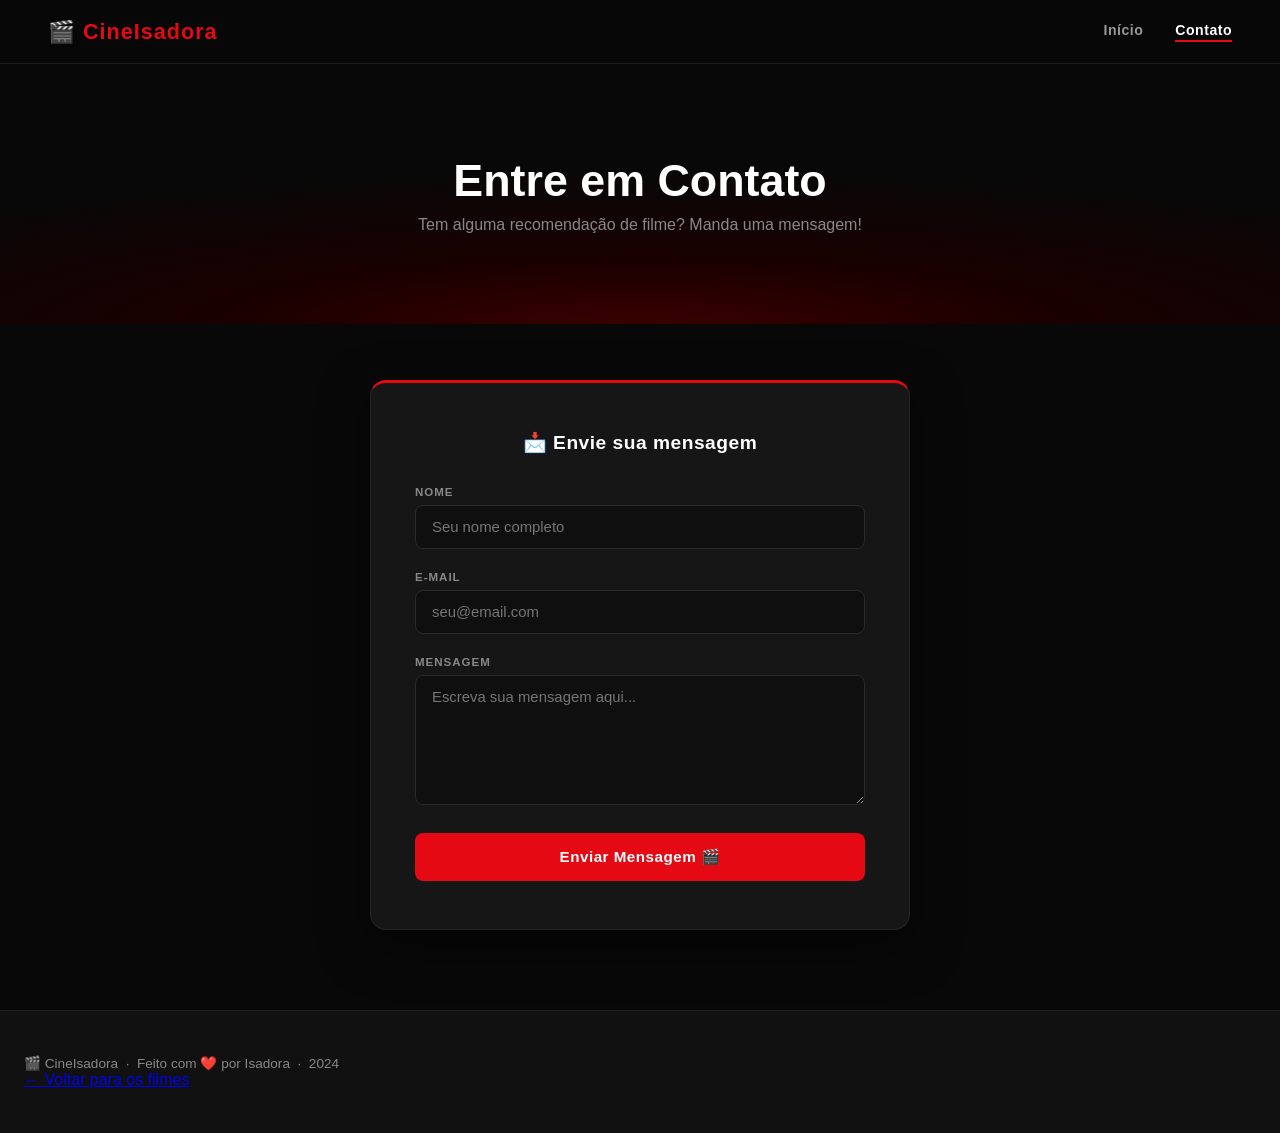
==== contato.html @ 70406438 "Add files via upload" ====
<!DOCTYPE html>
<html lang="pt-BR">
<head>
  <meta charset="UTF-8" />
  <meta name="viewport" content="width=device-width, initial-scale=1.0" />
  <title>Contato · CineIsadora</title>
  <link rel="stylesheet" href="style.css" />
</head>
<body>

  <header>
    <div class="logo">🎬 CineIsadora</div>
    <nav>
      <a href="index.html">Início</a>
      <a href="contato.html" class="ativo">Contato</a>
    </nav>
  </header>

  <section class="contato-hero">
    <h1>Entre em Contato</h1>
    <p>Tem alguma recomendação de filme? Manda uma mensagem!</p>
  </section>

  <main class="contato-main">
    <div class="form-box">
      <h2>📩 Envie sua mensagem</h2>
      <form id="form-contato" onsubmit="enviarFormulario(event)">

        <div class="campo">
          <label for="nome">Nome</label>
          <input
            type="text"
            id="nome"
            name="nome"
            placeholder="Seu nome completo"
            required
          />
        </div>

        <div class="campo">
          <label for="email">E-mail</label>
          <input
            type="email"
            id="email"
            name="email"
            placeholder="seu@email.com"
            required
          />
        </div>

        <div class="campo">
          <label for="mensagem">Mensagem</label>
          <textarea
            id="mensagem"
            name="mensagem"
            placeholder="Escreva sua mensagem aqui..."
            required
          ></textarea>
        </div>

        <button type="submit" class="btn-enviar">Enviar Mensagem 🎬</button>
      </form>

      <div id="aviso-sucesso" class="aviso-sucesso">
        ✅ Mensagem enviada com sucesso! Obrigada pelo contato.
      </div>
    </div>
  </main>

  <footer>
    <p>🎬 CineIsadora &nbsp;·&nbsp; Feito com ❤️ por Isadora &nbsp;·&nbsp; 2024</p>
    <a href="index.html">← Voltar para os filmes</a>
  </footer>

  <script src="script.js"></script>
</body>
</html>
---- style.css ----
/* ── Reset & base ── */
* { margin: 0; padding: 0; box-sizing: border-box; }

:root {
  --preto:    #080808;
  --escuro:   #111111;
  --card-bg:  #161616;
  --vermelho: #e50914;
  --verm2:    #b20710;
  --dourado:  #f5c518;
  --texto:    #e5e5e5;
  --suave:    #888;
  --borda:    #252525;
}

html { scroll-behavior: smooth; }

body {
  font-family: 'Montserrat', 'Segoe UI', Arial, sans-serif;
  background: var(--preto);
  color: var(--texto);
  min-height: 100vh;
}

/* ── Header ── */
header {
  display: flex;
  align-items: center;
  justify-content: space-between;
  padding: 0 48px;
  height: 64px;
  background: rgba(8,8,8,0.96);
  border-bottom: 1px solid #1e1e1e;
  position: sticky;
  top: 0;
  z-index: 200;
  backdrop-filter: blur(12px);
}

.logo {
  font-size: 1.35rem;
  font-weight: 900;
  color: var(--vermelho);
  letter-spacing: 1px;
}

nav { display: flex; gap: 32px; }

nav a {
  color: #999;
  text-decoration: none;
  font-size: 0.88rem;
  font-weight: 600;
  letter-spacing: 0.5px;
  transition: color 0.2s;
}
nav a:hover { color: #fff; }
nav a.ativo { color: #fff; border-bottom: 2px solid var(--vermelho); padding-bottom: 2px; }

.header-fav {
  font-size: 0.85rem;
  font-weight: 700;
  color: #fff;
  background: #1e1e1e;
  border: 1px solid #333;
  padding: 6px 14px;
  border-radius: 20px;
  cursor: default;
  transition: background 0.2s;
}
.header-fav #fav-count { color: var(--vermelho); }

/* ── Hero ── */
.hero {
  position: relative;
  padding: 80px 24px 72px;
  display: flex;
  align-items: center;
  justify-content: center;
  text-align: center;
  overflow: hidden;
  background: radial-gradient(ellipse 70% 70% at 50% 100%, #3a0000 0%, #1a0000 40%, var(--preto) 100%);
}

.hero::before {
  content: '';
  position: absolute;
  inset: 0;
  background: url("data:image/svg+xml,%3Csvg width='60' height='60' viewBox='0 0 60 60' xmlns='http://www.w3.org/2000/svg'%3E%3Cg fill='none' fill-rule='evenodd'%3E%3Cg fill='%23ffffff' fill-opacity='0.015'%3E%3Cpath d='M36 34v-4h-2v4h-4v2h4v4h2v-4h4v-2h-4zm0-30V0h-2v4h-4v2h4v4h2V6h4V4h-4zM6 34v-4H4v4H0v2h4v4h2v-4h4v-2H6zM6 4V0H4v4H0v2h4v4h2V6h4V4H6z'/%3E%3C/g%3E%3C/g%3E%3C/svg%3E");
  pointer-events: none;
}

.hero-content { position: relative; z-index: 2; }

.hero-tag {
  font-size: 0.72rem;
  font-weight: 700;
  letter-spacing: 4px;
  color: var(--dourado);
  text-transform: uppercase;
  margin-bottom: 20px;
}

.hero h1 {
  font-size: 4rem;
  font-weight: 900;
  line-height: 1.0;
  color: #fff;
  letter-spacing: -2px;
  margin-bottom: 14px;
}
.hero h1 span { color: var(--vermelho); }

.hero-sub {
  font-size: 0.95rem;
  color: var(--suave);
  font-weight: 500;
  margin-bottom: 32px;
}

/* Barra de busca */
.hero-search-wrap {
  position: relative;
  max-width: 420px;
  margin: 0 auto;
}

.search-icon {
  position: absolute;
  left: 18px;
  top: 50%;
  transform: translateY(-50%);
  font-size: 1rem;
  pointer-events: none;
}

.hero-search {
  width: 100%;
  padding: 14px 20px 14px 48px;
  background: rgba(255,255,255,0.07);
  border: 1.5px solid rgba(255,255,255,0.12);
  border-radius: 40px;
  color: #fff;
  font-size: 0.9rem;
  font-family: inherit;
  font-weight: 500;
  outline: none;
  transition: border-color 0.2s, background 0.2s, box-shadow 0.2s;
}
.hero-search::placeholder { color: #666; }
.hero-search:focus {
  border-color: var(--vermelho);
  background: rgba(255,255,255,0.1);
  box-shadow: 0 0 0 4px rgba(229,9,20,0.12);
}

/* ── Stats bar ── */
.stats-bar {
  display: flex;
  align-items: center;
  justify-content: center;
  gap: 0;
  background: #0f0f0f;
  border-top: 1px solid #1e1e1e;
  border-bottom: 1px solid #1e1e1e;
  padding: 18px 0;
}

.stat {
  display: flex;
  flex-direction: column;
  align-items: center;
  gap: 2px;
  padding: 0 44px;
}

.stat-num {
  font-size: 1.5rem;
  font-weight: 900;
  color: var(--vermelho);
  line-height: 1;
}

.stat-label {
  font-size: 0.7rem;
  font-weight: 600;
  text-transform: uppercase;
  letter-spacing: 1.5px;
  color: var(--suave);
}

.stat-sep {
  width: 1px;
  height: 40px;
  background: #2a2a2a;
}

/* ── Filtros ── */
.filtros-wrap {
  display: flex;
  gap: 10px;
  justify-content: center;
  flex-wrap: wrap;
  padding: 32px 24px 8px;
}

.filtro-btn {
  padding: 9px 22px;
  background: #1a1a1a;
  border: 1.5px solid var(--borda);
  border-radius: 30px;
  color: #888;
  font-size: 0.8rem;
  font-weight: 700;
  font-family: inherit;
  cursor: pointer;
  letter-spacing: 0.5px;
  transition: all 0.2s;
}
.filtro-btn:hover { border-color: #555; color: #ccc; background: #222; }
.filtro-btn.ativo {
  background: var(--vermelho);
  border-color: var(--vermelho);
  color: #fff;
  box-shadow: 0 4px 16px rgba(229,9,20,0.3);
}

/* ── Grade de filmes ── */
.filmes-wrap {
  max-width: 1280px;
  margin: 0 auto;
  padding: 36px 40px 64px;
}

.grade {
  display: grid;
  grid-template-columns: repeat(4, 1fr);
  gap: 22px;
}

/* ── Card ── */
.card {
  background: var(--card-bg);
  border-radius: 10px;
  overflow: hidden;
  border: 1px solid var(--borda);
  cursor: pointer;
  transition: transform 0.28s cubic-bezier(.22,1,.36,1),
              box-shadow 0.28s, border-color 0.28s;
}

.card:hover {
  transform: translateY(-10px) scale(1.02);
  box-shadow: 0 20px 50px rgba(229,9,20,0.28);
  border-color: #3a3a3a;
}

.card.escondido { display: none; }

/* imagem */
.card-img-wrap {
  position: relative;
  aspect-ratio: 2/3;
  overflow: hidden;
  background: #111;
}

.card-img-wrap img {
  width: 100%;
  height: 100%;
  object-fit: cover;
  display: block;
  transition: transform 0.4s ease, filter 0.4s;
}

.card:hover .card-img-wrap img {
  transform: scale(1.08);
  filter: brightness(0.45);
}

/* badge nota */
.card-badge {
  position: absolute;
  top: 10px;
  right: 10px;
  background: rgba(0,0,0,0.82);
  color: var(--dourado);
  font-weight: 700;
  font-size: 0.75rem;
  padding: 4px 10px;
  border-radius: 20px;
  backdrop-filter: blur(6px);
  border: 1px solid rgba(245,197,24,0.25);
}

/* badge destaque */
.destaque-badge {
  position: absolute;
  top: 10px;
  left: 10px;
  background: var(--vermelho);
  color: #fff;
  font-size: 0.68rem;
  font-weight: 800;
  padding: 3px 9px;
  border-radius: 20px;
  letter-spacing: 0.5px;
  text-transform: uppercase;
}

/* botão favorito */
.fav-btn {
  position: absolute;
  bottom: 12px;
  right: 12px;
  background: rgba(0,0,0,0.75);
  border: 1.5px solid rgba(255,255,255,0.15);
  color: #fff;
  font-size: 1.1rem;
  width: 36px;
  height: 36px;
  border-radius: 50%;
  cursor: pointer;
  display: flex;
  align-items: center;
  justify-content: center;
  transition: all 0.2s;
  backdrop-filter: blur(4px);
  opacity: 0;
  transform: scale(0.8);
}

.card:hover .fav-btn { opacity: 1; transform: scale(1); }

.fav-btn.ativo {
  background: var(--vermelho);
  border-color: var(--vermelho);
  color: #fff;
  opacity: 1;
  transform: scale(1);
}
.fav-btn:hover { transform: scale(1.15) !important; }

/* overlay hover */
.card-hover-overlay {
  position: absolute;
  inset: 0;
  display: flex;
  align-items: center;
  justify-content: center;
  opacity: 0;
  transition: opacity 0.3s;
  padding-bottom: 48px;
  pointer-events: none;
}

.card:hover .card-hover-overlay { opacity: 1; }

.card-hover-overlay span {
  background: rgba(229,9,20,0.9);
  color: #fff;
  font-weight: 800;
  font-size: 0.8rem;
  padding: 10px 26px;
  border-radius: 30px;
  letter-spacing: 1.5px;
  text-transform: uppercase;
  backdrop-filter: blur(4px);
}

/* info */
.card-info { padding: 14px 16px 18px; }

.card-info h3 {
  font-size: 0.93rem;
  font-weight: 700;
  color: #fff;
  margin-bottom: 4px;
  white-space: nowrap;
  overflow: hidden;
  text-overflow: ellipsis;
}

.genero {
  font-size: 0.7rem;
  color: var(--dourado);
  font-weight: 600;
  text-transform: uppercase;
  letter-spacing: 0.5px;
}

/* Sem resultado */
.sem-resultado {
  text-align: center;
  padding: 64px 24px;
  color: var(--suave);
}
.sem-resultado span { font-size: 3rem; display: block; margin-bottom: 16px; }
.sem-resultado p { font-size: 1rem; }
.sem-resultado strong { color: #fff; }

/* ── Modal ── */
.modal-overlay {
  display: none;
  position: fixed;
  inset: 0;
  background: rgba(0,0,0,0.88);
  z-index: 999;
  align-items: center;
  justify-content: center;
  backdrop-filter: blur(6px);
}
.modal-overlay.aberto { display: flex; }

.modal-box {
  background: #1a1a1a;
  border: 1px solid #2e2e2e;
  border-top: 3px solid var(--vermelho);
  border-radius: 18px;
  padding: 48px 44px 44px;
  max-width: 480px;
  width: 90%;
  position: relative;
  text-align: center;
  animation: aparecer 0.25s cubic-bezier(.22,1,.36,1);
  box-shadow: 0 32px 80px rgba(0,0,0,0.7);
}

@keyframes aparecer {
  from { opacity: 0; transform: scale(0.88) translateY(24px); }
  to   { opacity: 1; transform: scale(1) translateY(0); }
}

.modal-fechar {
  position: absolute;
  top: 16px; right: 18px;
  background: #2a2a2a; border: none;
  color: #888;
  font-size: 1rem;
  width: 30px; height: 30px;
  border-radius: 50%;
  cursor: pointer;
  display: flex; align-items: center; justify-content: center;
  transition: all 0.2s;
}
.modal-fechar:hover { background: #444; color: #fff; }

.modal-icon { font-size: 2.6rem; margin-bottom: 16px; }

#modal-titulo {
  font-size: 1.55rem;
  font-weight: 900;
  color: #fff;
  margin-bottom: 8px;
}

.modal-meta {
  font-size: 0.75rem;
  color: var(--dourado);
  font-weight: 700;
  letter-spacing: 0.5px;
  text-transform: uppercase;
  margin-bottom: 18px;
}

#modal-texto {
  font-size: 0.93rem;
  color: #aaa;
  line-height: 1.75;
}

/* ── Botão Voltar ao Topo ── */
.btn-topo {
  position: fixed;
  bottom: 32px;
  right: 32px;
  width: 46px;
  height: 46px;
  background: var(--vermelho);
  color: #fff;
  border: none;
  border-radius: 50%;
  font-size: 1.2rem;
  font-weight: 900;
  cursor: pointer;
  box-shadow: 0 4px 20px rgba(229,9,20,0.4);
  transition: opacity 0.3s, transform 0.2s, background 0.2s;
  opacity: 0;
  pointer-events: none;
  z-index: 300;
  display: flex;
  align-items: center;
  justify-content: center;
}
.btn-topo.visivel { opacity: 1; pointer-events: all; }
.btn-topo:hover { background: var(--verm2); transform: translateY(-3px); }

/* ── Footer ── */
footer {
  background: var(--escuro);
  border-top: 1px solid #1e1e1e;
  padding: 44px 24px;
}

.footer-inner {
  display: flex;
  flex-direction: column;
  align-items: center;
  gap: 12px;
  text-align: center;
}

.footer-logo { font-size: 1.2rem; font-weight: 900; color: var(--vermelho); }
footer p { color: var(--suave); font-size: 0.85rem; }

.footer-btn {
  display: inline-block;
  margin-top: 8px;
  padding: 12px 32px;
  background: var(--vermelho);
  color: #fff;
  text-decoration: none;
  border-radius: 8px;
  font-weight: 800;
  font-size: 0.88rem;
  transition: background 0.2s, transform 0.15s;
}
.footer-btn:hover { background: var(--verm2); transform: scale(1.03); }

/* ── Contato ── */
.contato-hero {
  height: 260px;
  display: flex;
  flex-direction: column;
  align-items: center;
  justify-content: center;
  text-align: center;
  background: radial-gradient(ellipse 80% 60% at 50% 100%, #3a0000 0%, #1a0000 40%, var(--preto) 100%);
}
.contato-hero h1 { font-size: 2.8rem; font-weight: 900; color: #fff; margin-bottom: 10px; }
.contato-hero p  { color: var(--suave); font-size: 1rem; }

.contato-main {
  display: flex;
  justify-content: center;
  padding: 56px 24px 80px;
}

.form-box {
  background: var(--card-bg);
  border: 1px solid var(--borda);
  border-top: 3px solid var(--vermelho);
  border-radius: 16px;
  padding: 48px 44px;
  width: 100%;
  max-width: 540px;
  box-shadow: 0 16px 48px rgba(0,0,0,0.5);
}

.form-box h2 {
  font-size: 1.2rem; color: #fff; font-weight: 800;
  margin-bottom: 32px; text-align: center; letter-spacing: 0.5px;
}

.campo { display: flex; flex-direction: column; gap: 7px; margin-bottom: 22px; }

.campo label {
  font-size: 0.72rem; font-weight: 700; color: var(--suave);
  text-transform: uppercase; letter-spacing: 1px;
}

.campo input,
.campo textarea {
  background: #0f0f0f;
  border: 1.5px solid #2a2a2a;
  border-radius: 8px;
  padding: 13px 16px;
  color: #fff; font-size: 0.93rem;
  font-family: inherit;
  transition: border-color 0.2s, box-shadow 0.2s;
  outline: none; resize: vertical;
}

.campo input:focus,
.campo textarea:focus {
  border-color: var(--vermelho);
  box-shadow: 0 0 0 3px rgba(229,9,20,0.12);
}
.campo textarea { min-height: 130px; }

.btn-enviar {
  width: 100%; padding: 15px;
  background: var(--vermelho); color: #fff;
  border: none; border-radius: 8px;
  font-size: 0.95rem; font-weight: 800;
  font-family: inherit; cursor: pointer;
  margin-top: 6px; letter-spacing: 0.5px;
  transition: background 0.2s, transform 0.15s;
}
.btn-enviar:hover { background: var(--verm2); transform: scale(1.02); }

.aviso-sucesso {
  display: none;
  background: #0b2a0b; border: 1.5px solid #2e7d2e;
  border-radius: 8px; color: #6ecf6e;
  padding: 14px; text-align: center;
  font-weight: 700; font-size: 0.9rem; margin-top: 18px;
}

/* ── Responsivo ── */
@media (max-width: 1100px) { .grade { grid-template-columns: repeat(3, 1fr); } }
@media (max-width: 768px) {
  header { padding: 0 20px; }
  .hero h1 { font-size: 2.6rem; }
  .filmes-wrap { padding: 28px 16px 48px; }
  .grade { grid-template-columns: repeat(2, 1fr); gap: 14px; }
  .stat { padding: 0 20px; }
  .form-box { padding: 32px 22px; }
  .filtros-wrap { gap: 8px; padding: 24px 16px 0; }
  .filtro-btn { padding: 8px 16px; font-size: 0.75rem; }
}
@media (max-width: 480px) {
  .grade { grid-template-columns: 1fr 1fr; gap: 10px; }
  .hero h1 { font-size: 2rem; letter-spacing: -1px; }
  .stats-bar { flex-wrap: wrap; gap: 16px; }
  .stat-sep { display: none; }
}
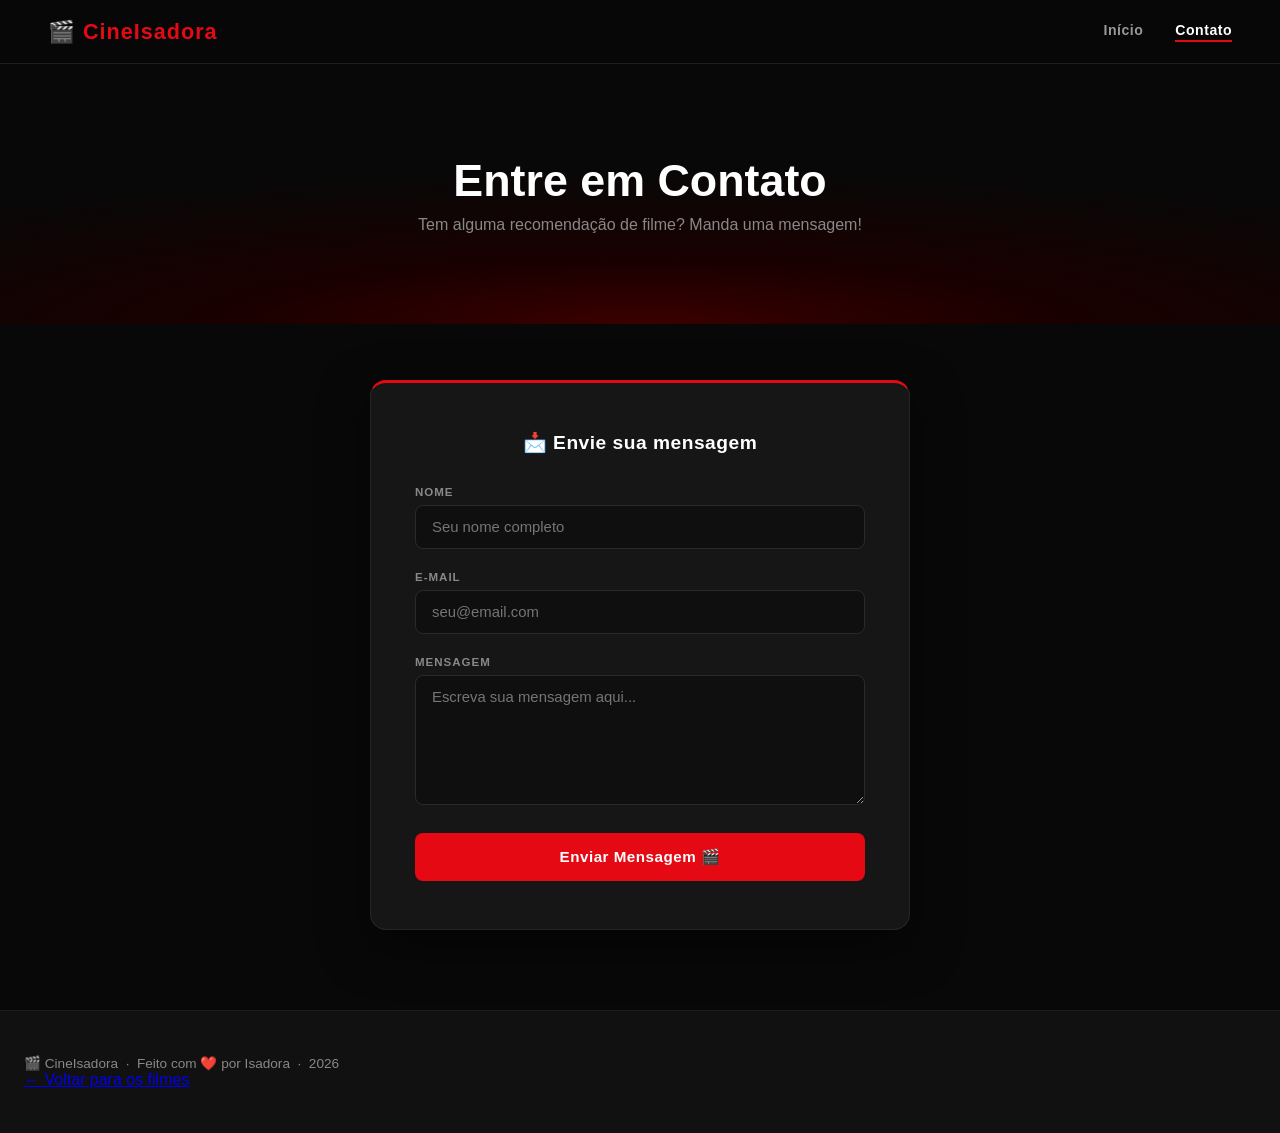
==== commit a7b7fa2a: "Update contato.html" ====
--- a/contato.html
+++ b/contato.html
@@ -68,7 +68,7 @@
   </main>
 
   <footer>
-    <p>🎬 CineIsadora &nbsp;·&nbsp; Feito com ❤️ por Isadora &nbsp;·&nbsp; 2024</p>
+    <p>🎬 CineIsadora &nbsp;·&nbsp; Feito com ❤️ por Isadora &nbsp;·&nbsp; 2026</p>
     <a href="index.html">← Voltar para os filmes</a>
   </footer>
 
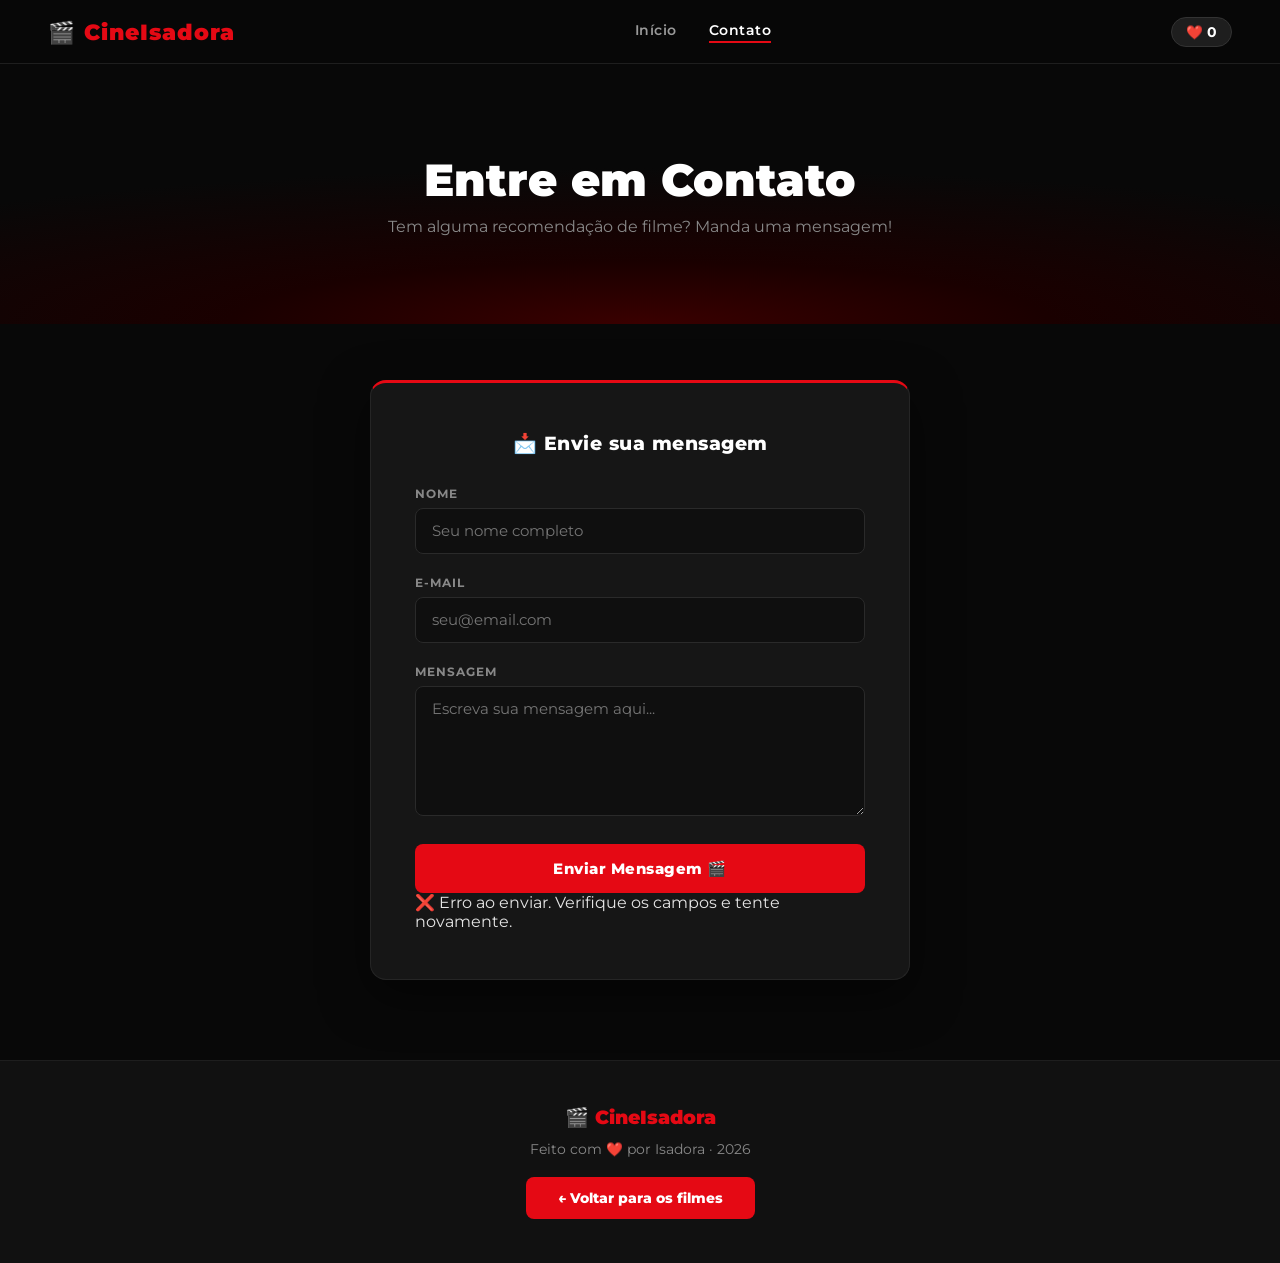
==== commit 2974fb89: "Update contato.html" ====
--- a/contato.html
+++ b/contato.html
@@ -5,6 +5,8 @@
   <meta name="viewport" content="width=device-width, initial-scale=1.0" />
   <title>Contato · CineIsadora</title>
   <link rel="stylesheet" href="style.css" />
+  <link rel="preconnect" href="https://fonts.googleapis.com" />
+  <link href="https://fonts.googleapis.com/css2?family=Montserrat:wght@400;600;700;900&display=swap" rel="stylesheet" />
 </head>
 <body>
 
@@ -14,6 +16,7 @@
       <a href="index.html">Início</a>
       <a href="contato.html" class="ativo">Contato</a>
     </nav>
+    <div class="header-fav" title="Meus favoritos">❤️ <span>0</span></div>
   </header>
 
   <section class="contato-hero">
@@ -24,7 +27,12 @@
   <main class="contato-main">
     <div class="form-box">
       <h2>📩 Envie sua mensagem</h2>
+
       <form id="form-contato" onsubmit="enviarFormulario(event)">
+
+        <!-- Campo oculto obrigatório do Formspree -->
+        <input type="hidden" name="access_key" value="mojyodog" />
+        <input type="hidden" name="_subject" value="Nova mensagem - CineIsadora" />
 
         <div class="campo">
           <label for="nome">Nome</label>
@@ -58,18 +66,27 @@
           ></textarea>
         </div>
 
-        <button type="submit" class="btn-enviar">Enviar Mensagem 🎬</button>
+        <button type="submit" class="btn-enviar" id="btn-enviar">
+          Enviar Mensagem 🎬
+        </button>
       </form>
 
       <div id="aviso-sucesso" class="aviso-sucesso">
         ✅ Mensagem enviada com sucesso! Obrigada pelo contato.
       </div>
+
+      <div id="aviso-erro" class="aviso-erro">
+        ❌ Erro ao enviar. Verifique os campos e tente novamente.
+      </div>
     </div>
   </main>
 
   <footer>
-    <p>🎬 CineIsadora &nbsp;·&nbsp; Feito com ❤️ por Isadora &nbsp;·&nbsp; 2026</p>
-    <a href="index.html">← Voltar para os filmes</a>
+    <div class="footer-inner">
+      <div class="footer-logo">🎬 CineIsadora</div>
+      <p>Feito com ❤️ por Isadora · 2026</p>
+      <a href="index.html" class="footer-btn">← Voltar para os filmes</a>
+    </div>
   </footer>
 
   <script src="script.js"></script>
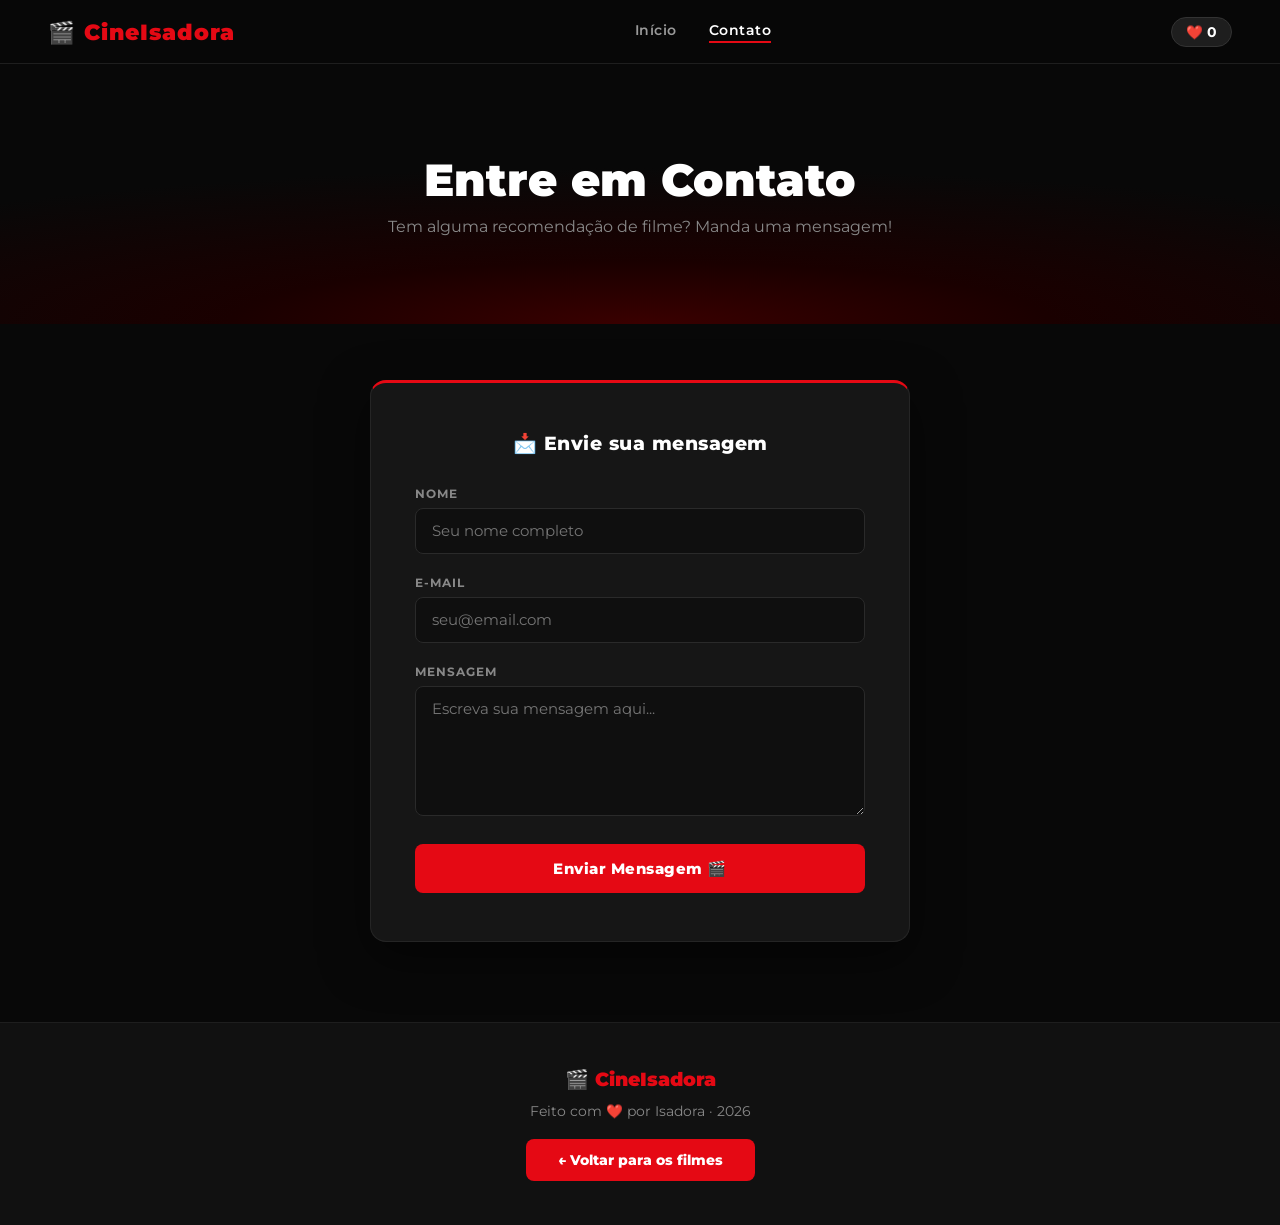
==== commit 6b6d2ea3: "Update contato.html" ====
--- a/contato.html
+++ b/contato.html
@@ -30,8 +30,7 @@
 
       <form id="form-contato" onsubmit="enviarFormulario(event)">
 
-        <!-- Campo oculto obrigatório do Formspree -->
-        <input type="hidden" name="access_key" value="mojyodog" />
+        <!-- Campo oculto do Formspree -->
         <input type="hidden" name="_subject" value="Nova mensagem - CineIsadora" />
 
         <div class="campo">
@@ -71,11 +70,11 @@
         </button>
       </form>
 
-      <div id="aviso-sucesso" class="aviso-sucesso">
+      <div id="aviso-sucesso" class="aviso-sucesso" style="display:none;">
         ✅ Mensagem enviada com sucesso! Obrigada pelo contato.
       </div>
 
-      <div id="aviso-erro" class="aviso-erro">
+      <div id="aviso-erro" class="aviso-erro" style="display:none;">
         ❌ Erro ao enviar. Verifique os campos e tente novamente.
       </div>
     </div>
